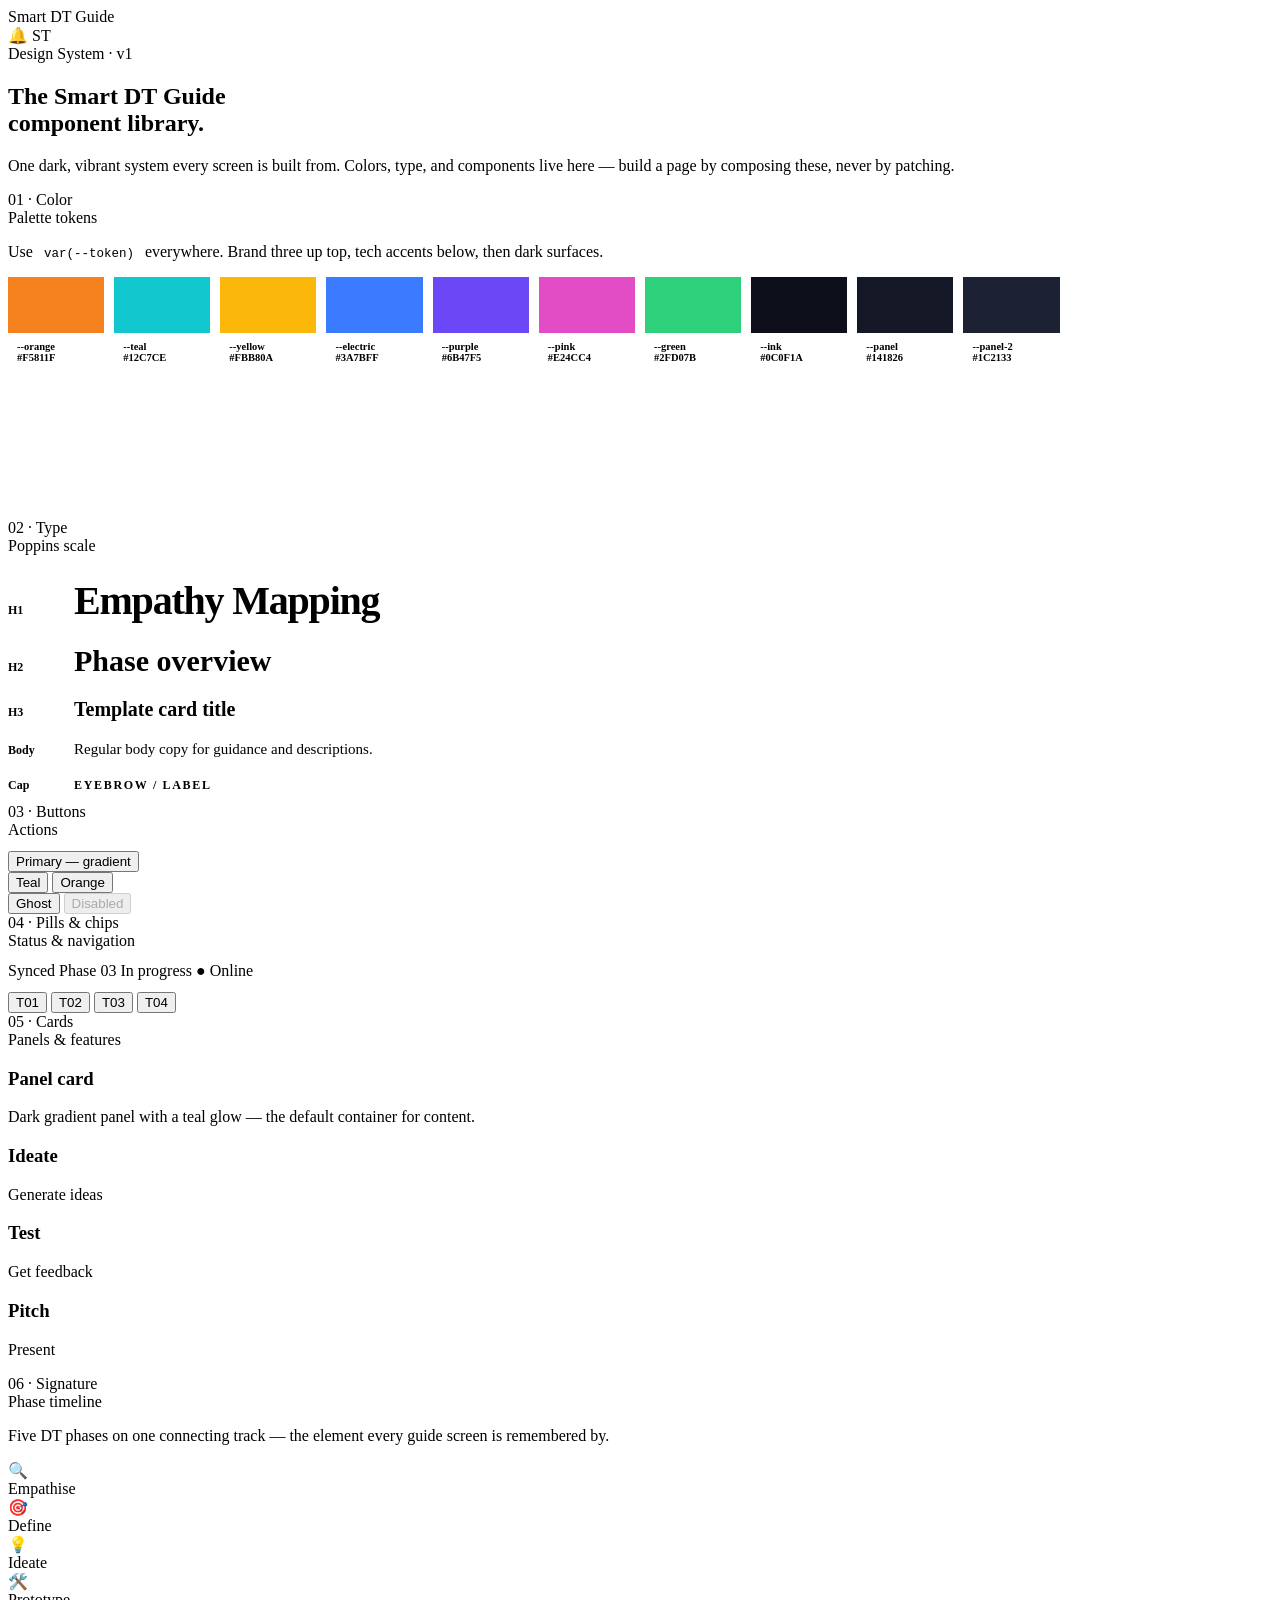
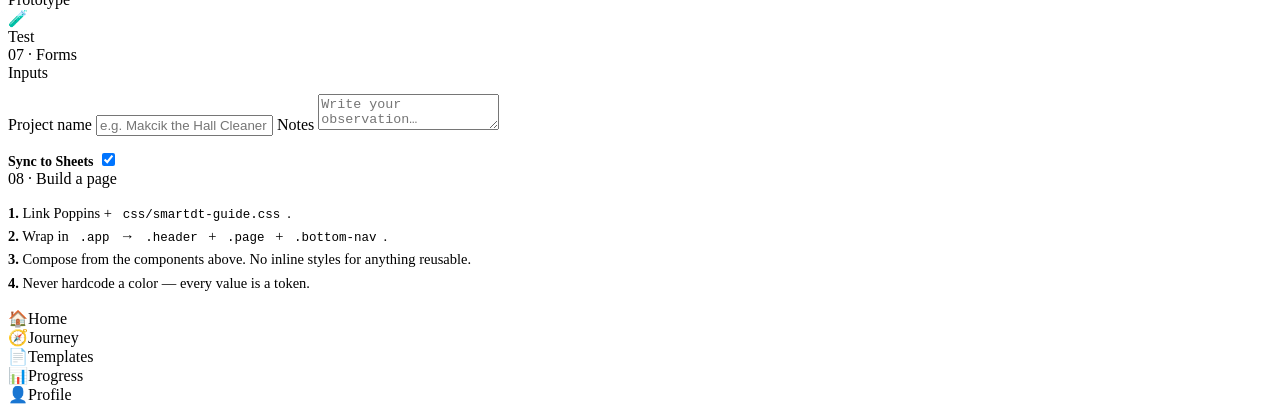
==== index.html @ 619fcb44 "Add files via upload" ====
<!DOCTYPE html>
<html lang="en">
<head>
<meta charset="UTF-8">
<meta name="viewport" content="width=device-width,initial-scale=1">
<title>Smart DT Guide — Design System</title>
<link href="https://fonts.googleapis.com/css2?family=Poppins:wght@400;500;600;700;800;900&display=swap" rel="stylesheet">
<link rel="stylesheet" href="css/smartdt-guide.css">
<style>
  /* showcase-only helpers */
  .swatches{ display:grid; grid-template-columns:repeat(auto-fill,minmax(96px,1fr)); gap:10px; }
  .sw{ border-radius:var(--r-md); overflow:hidden; border:1px solid var(--line); background:var(--panel); }
  .sw .cap{ height:56px; }
  .sw .meta{ padding:8px 9px; font-size:10.5px; font-weight:800; }
  .sw .meta span{ display:block; color:var(--muted); font-weight:600; }
  .type-row{ display:flex; align-items:baseline; gap:14px; padding:10px 0; border-bottom:1px solid var(--line-soft); }
  .type-row .lbl{ width:52px; color:var(--faint); font-size:12px; font-weight:800; flex:0 0 auto; }
  code{ background:var(--panel-2); border:1px solid var(--line); border-radius:7px; padding:2px 7px; font-size:12.5px; color:var(--teal); }
</style>
</head>
<body>
<div class="app">

  <header class="header">
    <div class="brand">
      <span class="brand-logo"><img src="assets/brand/logo.png" alt="" onerror="this.style.display='none'"></span>
      <span class="brand-text"><span class="s">Smart</span> <span class="d">DT</span> <span class="g">Guide</span></span>
    </div>
    <div class="header-actions">
      <span class="icon-btn">🔔</span>
      <span class="avatar">ST</span>
    </div>
  </header>

  <main class="page">

    <!-- HERO / signature -->
    <section class="hero">
      <span class="hero-eyebrow"><span class="dot"></span> Design System · v1</span>
      <h1>The Smart DT Guide<br>component library.</h1>
      <p>One dark, vibrant system every screen is built from. Colors, type, and components live here — build a page by composing these, never by patching.</p>
    </section>

    <!-- COLOR -->
    <section class="section">
      <div class="section-eyebrow">01 · Color</div>
      <div class="section-title">Palette tokens</div>
      <p class="section-sub">Use <code>var(--token)</code> everywhere. Brand three up top, tech accents below, then dark surfaces.</p>
      <div class="swatches" style="margin-top:14px">
        <div class="sw"><div class="cap" style="background:#F5811F"></div><div class="meta">--orange<span>#F5811F</span></div></div>
        <div class="sw"><div class="cap" style="background:#12C7CE"></div><div class="meta">--teal<span>#12C7CE</span></div></div>
        <div class="sw"><div class="cap" style="background:#FBB80A"></div><div class="meta">--yellow<span>#FBB80A</span></div></div>
        <div class="sw"><div class="cap" style="background:#3A7BFF"></div><div class="meta">--electric<span>#3A7BFF</span></div></div>
        <div class="sw"><div class="cap" style="background:#6B47F5"></div><div class="meta">--purple<span>#6B47F5</span></div></div>
        <div class="sw"><div class="cap" style="background:#E24CC4"></div><div class="meta">--pink<span>#E24CC4</span></div></div>
        <div class="sw"><div class="cap" style="background:#2FD07B"></div><div class="meta">--green<span>#2FD07B</span></div></div>
        <div class="sw"><div class="cap" style="background:#0C0F1A"></div><div class="meta">--ink<span>#0C0F1A</span></div></div>
        <div class="sw"><div class="cap" style="background:#141826"></div><div class="meta">--panel<span>#141826</span></div></div>
        <div class="sw"><div class="cap" style="background:#1C2133"></div><div class="meta">--panel-2<span>#1C2133</span></div></div>
      </div>
      <div class="grid-2" style="margin-top:12px">
        <div class="card" style="background:var(--grad-hero)"><b style="color:#fff">--grad-hero</b><p style="color:rgba(255,255,255,.85)">purple → blue → teal</p></div>
        <div class="card" style="background:var(--grad-purple)"><b style="color:#fff">--grad-purple</b><p style="color:rgba(255,255,255,.85)">purple → magenta</p></div>
      </div>
    </section>

    <!-- TYPE -->
    <section class="section">
      <div class="section-eyebrow">02 · Type</div>
      <div class="section-title">Poppins scale</div>
      <div style="margin-top:12px">
        <div class="type-row"><span class="lbl">H1</span><span style="font-size:40px;font-weight:900;letter-spacing:-.03em">Empathy Mapping</span></div>
        <div class="type-row"><span class="lbl">H2</span><span style="font-size:30px;font-weight:900">Phase overview</span></div>
        <div class="type-row"><span class="lbl">H3</span><span style="font-size:20px;font-weight:800">Template card title</span></div>
        <div class="type-row"><span class="lbl">Body</span><span style="font-size:15px;color:var(--muted)">Regular body copy for guidance and descriptions.</span></div>
        <div class="type-row"><span class="lbl">Cap</span><span style="font-size:12px;font-weight:800;letter-spacing:.14em;text-transform:uppercase;color:var(--teal)">Eyebrow / label</span></div>
      </div>
    </section>

    <!-- BUTTONS -->
    <section class="section">
      <div class="section-eyebrow">03 · Buttons</div>
      <div class="section-title">Actions</div>
      <div class="stack" style="margin-top:12px">
        <button class="btn primary">Primary — gradient</button>
        <div class="grid-2">
          <button class="btn teal">Teal</button>
          <button class="btn orange">Orange</button>
        </div>
        <div class="grid-2">
          <button class="btn ghost">Ghost</button>
          <button class="btn" disabled>Disabled</button>
        </div>
      </div>
    </section>

    <!-- PILLS -->
    <section class="section">
      <div class="section-eyebrow">04 · Pills &amp; chips</div>
      <div class="section-title">Status &amp; navigation</div>
      <div class="row" style="flex-wrap:wrap;gap:8px;margin:12px 0">
        <span class="pill teal">Synced</span>
        <span class="pill purple">Phase 03</span>
        <span class="pill orange">In progress</span>
        <span class="pill green">● Online</span>
      </div>
      <div class="chip-row">
        <button class="chip active">T01</button>
        <button class="chip">T02</button>
        <button class="chip">T03</button>
        <button class="chip">T04</button>
      </div>
    </section>

    <!-- CARDS -->
    <section class="section">
      <div class="section-eyebrow">05 · Cards</div>
      <div class="section-title">Panels &amp; features</div>
      <div class="stack" style="margin-top:12px">
        <div class="card card-glow-teal"><h3>Panel card</h3><p>Dark gradient panel with a teal glow — the default container for content.</p></div>
        <div class="grid-3">
          <div class="feature-card purple"><h3>Ideate</h3><p>Generate ideas</p></div>
          <div class="feature-card teal"><h3>Test</h3><p>Get feedback</p></div>
          <div class="feature-card warm"><h3>Pitch</h3><p>Present</p></div>
        </div>
      </div>
    </section>

    <!-- TIMELINE signature -->
    <section class="section">
      <div class="section-eyebrow">06 · Signature</div>
      <div class="section-title">Phase timeline</div>
      <p class="section-sub">Five DT phases on one connecting track — the element every guide screen is remembered by.</p>
      <div class="card" style="margin-top:12px">
        <div class="timeline"><div class="timeline-track">
          <div class="tl-node p1 done"><div class="tl-dot">🔍</div><div class="tl-label">Empathise</div></div>
          <div class="tl-node p2"><div class="tl-dot">🎯</div><div class="tl-label">Define</div></div>
          <div class="tl-node p3"><div class="tl-dot">💡</div><div class="tl-label">Ideate</div></div>
          <div class="tl-node p4"><div class="tl-dot">🛠️</div><div class="tl-label">Prototype</div></div>
          <div class="tl-node p5"><div class="tl-dot">🧪</div><div class="tl-label">Test</div></div>
        </div></div>
      </div>
    </section>

    <!-- FORMS -->
    <section class="section">
      <div class="section-eyebrow">07 · Forms</div>
      <div class="section-title">Inputs</div>
      <div class="card" style="margin-top:12px">
        <label>Project name</label>
        <input type="text" placeholder="e.g. Makcik the Hall Cleaner">
        <label>Notes</label>
        <textarea placeholder="Write your observation…"></textarea>
        <div class="row" style="margin-top:14px;justify-content:space-between">
          <span class="text-muted" style="font-size:14px;font-weight:700">Sync to Sheets</span>
          <label class="toggle"><input type="checkbox" checked><span class="track"></span><span class="knob"></span></label>
        </div>
      </div>
    </section>

    <!-- USAGE -->
    <section class="section">
      <div class="section-eyebrow">08 · Build a page</div>
      <div class="card">
        <p class="text-muted" style="font-size:14.5px;line-height:1.6">
          <b style="color:var(--text)">1.</b> Link Poppins + <code>css/smartdt-guide.css</code>.<br>
          <b style="color:var(--text)">2.</b> Wrap in <code>.app</code> → <code>.header</code> + <code>.page</code> + <code>.bottom-nav</code>.<br>
          <b style="color:var(--text)">3.</b> Compose from the components above. No inline styles for anything reusable.<br>
          <b style="color:var(--text)">4.</b> Never hardcode a color — every value is a token.
        </p>
      </div>
    </section>

  </main>

  <nav class="bottom-nav">
    <div class="nav-item active"><span class="ico">🏠</span>Home</div>
    <div class="nav-item"><span class="ico">🧭</span>Journey</div>
    <div class="nav-item"><span class="ico">📄</span>Templates</div>
    <div class="nav-item"><span class="ico">📊</span>Progress</div>
    <div class="nav-item"><span class="ico">👤</span>Profile</div>
  </nav>

</div>
</body>
</html>
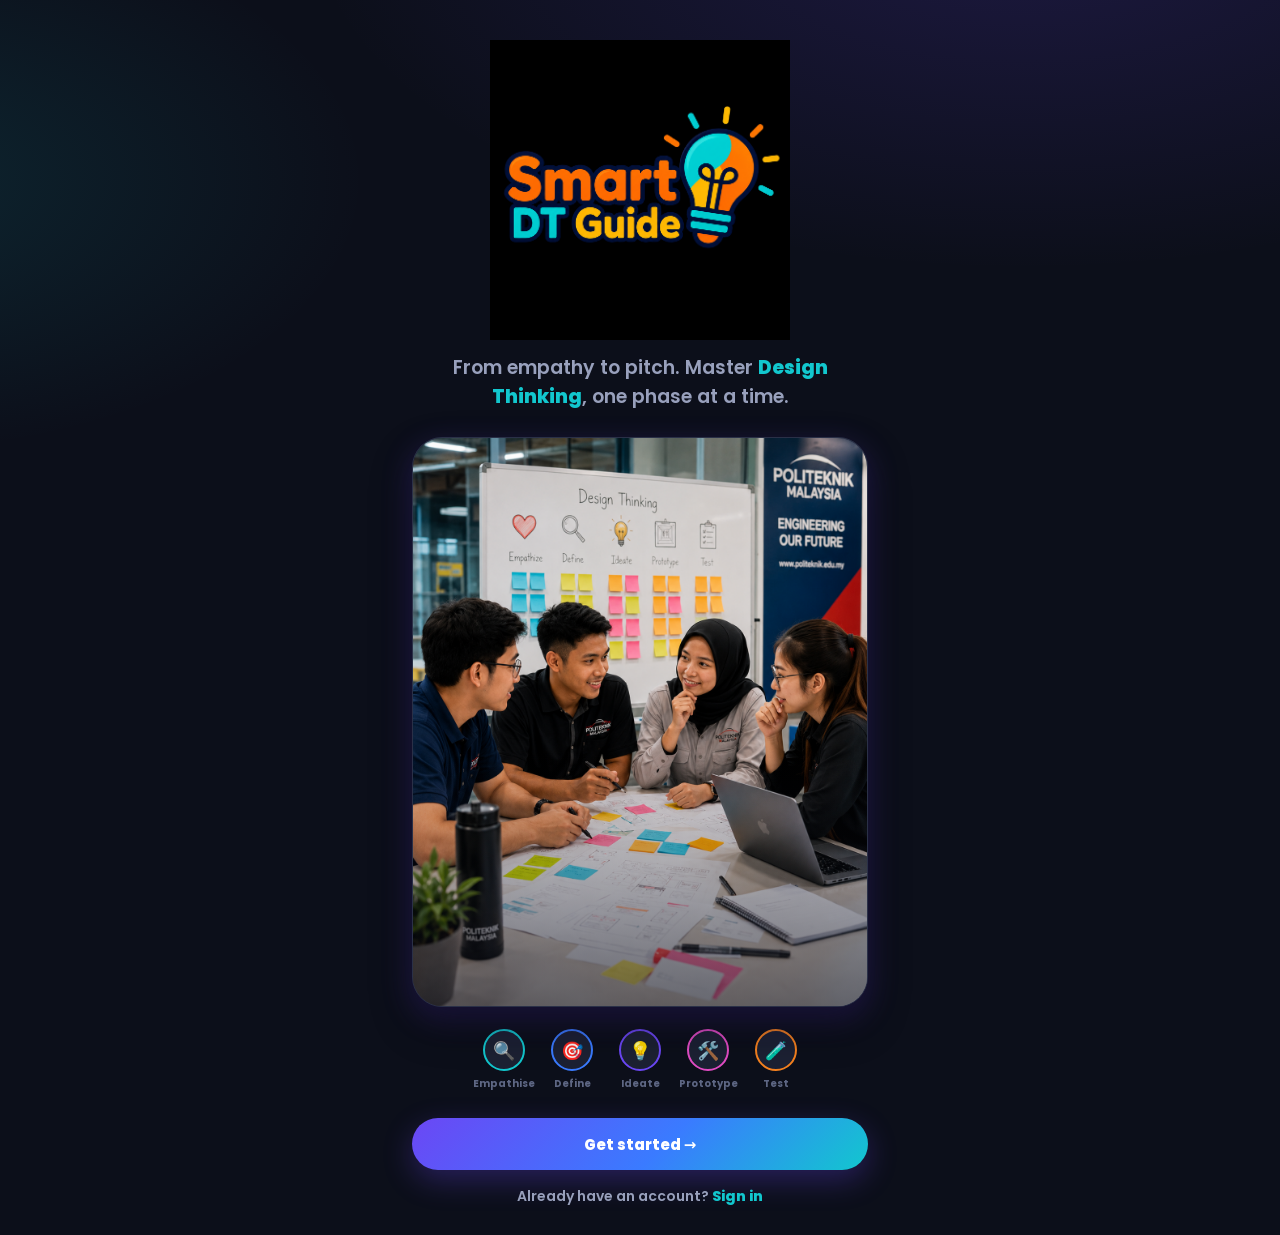
==== commit ba4b04b4: "Rename welcome.html to index.html" ====
--- a/index.html
+++ b/index.html
@@ -3,184 +3,86 @@
 <head>
 <meta charset="UTF-8">
 <meta name="viewport" content="width=device-width,initial-scale=1">
-<title>Smart DT Guide — Design System</title>
+<title>Welcome — Smart DT Guide</title>
 <link href="https://fonts.googleapis.com/css2?family=Poppins:wght@400;500;600;700;800;900&display=swap" rel="stylesheet">
 <link rel="stylesheet" href="css/smartdt-guide.css">
 <style>
-  /* showcase-only helpers */
-  .swatches{ display:grid; grid-template-columns:repeat(auto-fill,minmax(96px,1fr)); gap:10px; }
-  .sw{ border-radius:var(--r-md); overflow:hidden; border:1px solid var(--line); background:var(--panel); }
-  .sw .cap{ height:56px; }
-  .sw .meta{ padding:8px 9px; font-size:10.5px; font-weight:800; }
-  .sw .meta span{ display:block; color:var(--muted); font-weight:600; }
-  .type-row{ display:flex; align-items:baseline; gap:14px; padding:10px 0; border-bottom:1px solid var(--line-soft); }
-  .type-row .lbl{ width:52px; color:var(--faint); font-size:12px; font-weight:800; flex:0 0 auto; }
-  code{ background:var(--panel-2); border:1px solid var(--line); border-radius:7px; padding:2px 7px; font-size:12.5px; color:var(--teal); }
+  /* welcome-only layout */
+  .welcome{
+    min-height:100vh; display:flex; flex-direction:column;
+    padding: 28px var(--page-x) calc(28px + env(safe-area-inset-bottom));
+    max-width:520px; margin:0 auto; text-align:center;
+  }
+  .welcome-logo{ margin:12px auto 0; }
+  .welcome-logo img{ width:min(300px,72vw); height:auto; display:block; }
+  .welcome-tag{
+    font-size:clamp(16px,4.4vw,19px); font-weight:600; line-height:1.5;
+    color:var(--muted); margin:14px auto 0; max-width:380px;
+  }
+  .welcome-tag b{ color:var(--teal); font-weight:800; }
+
+  .hero-photo{
+    margin:26px auto 0; width:100%; border-radius:var(--r-xl);
+    overflow:hidden; position:relative; border:1px solid var(--line);
+    box-shadow:var(--shadow), var(--glow-purple);
+    aspect-ratio:4/5; background:var(--panel-2);
+  }
+  .hero-photo img{ width:100%; height:100%; object-fit:cover; display:block; }
+  .hero-photo:after{
+    content:""; position:absolute; inset:0; pointer-events:none;
+    background:linear-gradient(180deg, transparent 55%, rgba(12,15,26,.55) 100%);
+  }
+  .hero-fallback{
+    position:absolute; inset:0; display:grid; place-items:center;
+    background:var(--grad-hero); color:#fff; font-weight:800; font-size:15px; text-align:center; padding:20px;
+  }
+
+  /* mini phase preview strip */
+  .phase-preview{ display:flex; justify-content:center; gap:10px; margin:22px auto 0; flex-wrap:wrap; }
+  .pp{ display:flex; flex-direction:column; align-items:center; gap:5px; width:58px; }
+  .pp .d{ width:42px; height:42px; border-radius:50%; display:grid; place-items:center; font-size:18px; background:var(--panel-2); border:2px solid var(--line); }
+  .pp.p1 .d{ border-color:var(--teal); } .pp.p2 .d{ border-color:var(--electric); }
+  .pp.p3 .d{ border-color:var(--purple); } .pp.p4 .d{ border-color:var(--pink); }
+  .pp.p5 .d{ border-color:var(--orange); }
+  .pp span{ font-size:10px; font-weight:700; color:var(--faint); }
+
+  .welcome-actions{ margin-top:auto; padding-top:26px; }
+  .welcome-actions .btn{ margin-bottom:10px; }
+  .signin-line{ font-size:14px; color:var(--muted); font-weight:600; margin-top:6px; }
+  .signin-line a{ font-weight:800; }
 </style>
 </head>
 <body>
 <div class="app">
+  <div class="welcome">
 
-  <header class="header">
-    <div class="brand">
-      <span class="brand-logo"><img src="assets/brand/logo.png" alt="" onerror="this.style.display='none'"></span>
-      <span class="brand-text"><span class="s">Smart</span> <span class="d">DT</span> <span class="g">Guide</span></span>
+    <div class="welcome-logo">
+      <img src="assets/brand/logo-full.png" alt="Smart DT Guide"
+           onerror="this.replaceWith(Object.assign(document.createElement('div'),{innerHTML:'<span style=&quot;font-weight:900;font-size:30px&quot;><span style=&quot;color:var(--orange)&quot;>Smart</span> <span style=&quot;color:var(--teal)&quot;>DT</span> <span style=&quot;color:var(--yellow)&quot;>Guide</span></span>'}))">
     </div>
-    <div class="header-actions">
-      <span class="icon-btn">🔔</span>
-      <span class="avatar">ST</span>
+
+    <p class="welcome-tag">From empathy to pitch. Master <b>Design Thinking</b>, one phase at a time.</p>
+
+    <div class="hero-photo">
+      <img src="assets/img/welcome-hero.png" alt="Students in a Design Thinking workshop"
+           onerror="this.style.display='none';this.nextElementSibling.style.display='grid'">
+      <div class="hero-fallback" style="display:none">Workshop photo goes here<br><span style="opacity:.8;font-weight:600">(assets/img/welcome-hero.png)</span></div>
     </div>
-  </header>
 
-  <main class="page">
+    <div class="phase-preview">
+      <div class="pp p1"><div class="d">🔍</div><span>Empathise</span></div>
+      <div class="pp p2"><div class="d">🎯</div><span>Define</span></div>
+      <div class="pp p3"><div class="d">💡</div><span>Ideate</span></div>
+      <div class="pp p4"><div class="d">🛠️</div><span>Prototype</span></div>
+      <div class="pp p5"><div class="d">🧪</div><span>Test</span></div>
+    </div>
 
-    <!-- HERO / signature -->
-    <section class="hero">
-      <span class="hero-eyebrow"><span class="dot"></span> Design System · v1</span>
-      <h1>The Smart DT Guide<br>component library.</h1>
-      <p>One dark, vibrant system every screen is built from. Colors, type, and components live here — build a page by composing these, never by patching.</p>
-    </section>
+    <div class="welcome-actions">
+      <a class="btn primary" href="registration.html">Get started →</a>
+      <p class="signin-line">Already have an account? <a href="login.html">Sign in</a></p>
+    </div>
 
-    <!-- COLOR -->
-    <section class="section">
-      <div class="section-eyebrow">01 · Color</div>
-      <div class="section-title">Palette tokens</div>
-      <p class="section-sub">Use <code>var(--token)</code> everywhere. Brand three up top, tech accents below, then dark surfaces.</p>
-      <div class="swatches" style="margin-top:14px">
-        <div class="sw"><div class="cap" style="background:#F5811F"></div><div class="meta">--orange<span>#F5811F</span></div></div>
-        <div class="sw"><div class="cap" style="background:#12C7CE"></div><div class="meta">--teal<span>#12C7CE</span></div></div>
-        <div class="sw"><div class="cap" style="background:#FBB80A"></div><div class="meta">--yellow<span>#FBB80A</span></div></div>
-        <div class="sw"><div class="cap" style="background:#3A7BFF"></div><div class="meta">--electric<span>#3A7BFF</span></div></div>
-        <div class="sw"><div class="cap" style="background:#6B47F5"></div><div class="meta">--purple<span>#6B47F5</span></div></div>
-        <div class="sw"><div class="cap" style="background:#E24CC4"></div><div class="meta">--pink<span>#E24CC4</span></div></div>
-        <div class="sw"><div class="cap" style="background:#2FD07B"></div><div class="meta">--green<span>#2FD07B</span></div></div>
-        <div class="sw"><div class="cap" style="background:#0C0F1A"></div><div class="meta">--ink<span>#0C0F1A</span></div></div>
-        <div class="sw"><div class="cap" style="background:#141826"></div><div class="meta">--panel<span>#141826</span></div></div>
-        <div class="sw"><div class="cap" style="background:#1C2133"></div><div class="meta">--panel-2<span>#1C2133</span></div></div>
-      </div>
-      <div class="grid-2" style="margin-top:12px">
-        <div class="card" style="background:var(--grad-hero)"><b style="color:#fff">--grad-hero</b><p style="color:rgba(255,255,255,.85)">purple → blue → teal</p></div>
-        <div class="card" style="background:var(--grad-purple)"><b style="color:#fff">--grad-purple</b><p style="color:rgba(255,255,255,.85)">purple → magenta</p></div>
-      </div>
-    </section>
-
-    <!-- TYPE -->
-    <section class="section">
-      <div class="section-eyebrow">02 · Type</div>
-      <div class="section-title">Poppins scale</div>
-      <div style="margin-top:12px">
-        <div class="type-row"><span class="lbl">H1</span><span style="font-size:40px;font-weight:900;letter-spacing:-.03em">Empathy Mapping</span></div>
-        <div class="type-row"><span class="lbl">H2</span><span style="font-size:30px;font-weight:900">Phase overview</span></div>
-        <div class="type-row"><span class="lbl">H3</span><span style="font-size:20px;font-weight:800">Template card title</span></div>
-        <div class="type-row"><span class="lbl">Body</span><span style="font-size:15px;color:var(--muted)">Regular body copy for guidance and descriptions.</span></div>
-        <div class="type-row"><span class="lbl">Cap</span><span style="font-size:12px;font-weight:800;letter-spacing:.14em;text-transform:uppercase;color:var(--teal)">Eyebrow / label</span></div>
-      </div>
-    </section>
-
-    <!-- BUTTONS -->
-    <section class="section">
-      <div class="section-eyebrow">03 · Buttons</div>
-      <div class="section-title">Actions</div>
-      <div class="stack" style="margin-top:12px">
-        <button class="btn primary">Primary — gradient</button>
-        <div class="grid-2">
-          <button class="btn teal">Teal</button>
-          <button class="btn orange">Orange</button>
-        </div>
-        <div class="grid-2">
-          <button class="btn ghost">Ghost</button>
-          <button class="btn" disabled>Disabled</button>
-        </div>
-      </div>
-    </section>
-
-    <!-- PILLS -->
-    <section class="section">
-      <div class="section-eyebrow">04 · Pills &amp; chips</div>
-      <div class="section-title">Status &amp; navigation</div>
-      <div class="row" style="flex-wrap:wrap;gap:8px;margin:12px 0">
-        <span class="pill teal">Synced</span>
-        <span class="pill purple">Phase 03</span>
-        <span class="pill orange">In progress</span>
-        <span class="pill green">● Online</span>
-      </div>
-      <div class="chip-row">
-        <button class="chip active">T01</button>
-        <button class="chip">T02</button>
-        <button class="chip">T03</button>
-        <button class="chip">T04</button>
-      </div>
-    </section>
-
-    <!-- CARDS -->
-    <section class="section">
-      <div class="section-eyebrow">05 · Cards</div>
-      <div class="section-title">Panels &amp; features</div>
-      <div class="stack" style="margin-top:12px">
-        <div class="card card-glow-teal"><h3>Panel card</h3><p>Dark gradient panel with a teal glow — the default container for content.</p></div>
-        <div class="grid-3">
-          <div class="feature-card purple"><h3>Ideate</h3><p>Generate ideas</p></div>
-          <div class="feature-card teal"><h3>Test</h3><p>Get feedback</p></div>
-          <div class="feature-card warm"><h3>Pitch</h3><p>Present</p></div>
-        </div>
-      </div>
-    </section>
-
-    <!-- TIMELINE signature -->
-    <section class="section">
-      <div class="section-eyebrow">06 · Signature</div>
-      <div class="section-title">Phase timeline</div>
-      <p class="section-sub">Five DT phases on one connecting track — the element every guide screen is remembered by.</p>
-      <div class="card" style="margin-top:12px">
-        <div class="timeline"><div class="timeline-track">
-          <div class="tl-node p1 done"><div class="tl-dot">🔍</div><div class="tl-label">Empathise</div></div>
-          <div class="tl-node p2"><div class="tl-dot">🎯</div><div class="tl-label">Define</div></div>
-          <div class="tl-node p3"><div class="tl-dot">💡</div><div class="tl-label">Ideate</div></div>
-          <div class="tl-node p4"><div class="tl-dot">🛠️</div><div class="tl-label">Prototype</div></div>
-          <div class="tl-node p5"><div class="tl-dot">🧪</div><div class="tl-label">Test</div></div>
-        </div></div>
-      </div>
-    </section>
-
-    <!-- FORMS -->
-    <section class="section">
-      <div class="section-eyebrow">07 · Forms</div>
-      <div class="section-title">Inputs</div>
-      <div class="card" style="margin-top:12px">
-        <label>Project name</label>
-        <input type="text" placeholder="e.g. Makcik the Hall Cleaner">
-        <label>Notes</label>
-        <textarea placeholder="Write your observation…"></textarea>
-        <div class="row" style="margin-top:14px;justify-content:space-between">
-          <span class="text-muted" style="font-size:14px;font-weight:700">Sync to Sheets</span>
-          <label class="toggle"><input type="checkbox" checked><span class="track"></span><span class="knob"></span></label>
-        </div>
-      </div>
-    </section>
-
-    <!-- USAGE -->
-    <section class="section">
-      <div class="section-eyebrow">08 · Build a page</div>
-      <div class="card">
-        <p class="text-muted" style="font-size:14.5px;line-height:1.6">
-          <b style="color:var(--text)">1.</b> Link Poppins + <code>css/smartdt-guide.css</code>.<br>
-          <b style="color:var(--text)">2.</b> Wrap in <code>.app</code> → <code>.header</code> + <code>.page</code> + <code>.bottom-nav</code>.<br>
-          <b style="color:var(--text)">3.</b> Compose from the components above. No inline styles for anything reusable.<br>
-          <b style="color:var(--text)">4.</b> Never hardcode a color — every value is a token.
-        </p>
-      </div>
-    </section>
-
-  </main>
-
-  <nav class="bottom-nav">
-    <div class="nav-item active"><span class="ico">🏠</span>Home</div>
-    <div class="nav-item"><span class="ico">🧭</span>Journey</div>
-    <div class="nav-item"><span class="ico">📄</span>Templates</div>
-    <div class="nav-item"><span class="ico">📊</span>Progress</div>
-    <div class="nav-item"><span class="ico">👤</span>Profile</div>
-  </nav>
-
+  </div>
 </div>
 </body>
 </html>
--- a/css/smartdt-guide.css
+++ b/css/smartdt-guide.css
@@ -0,0 +1,328 @@
+/* ============================================================
+   SMART DT GUIDE — MASTER DESIGN SYSTEM  (v1, Jul 2026)
+   File: css/smartdt-guide.css
+
+   THE single source of truth for the new Smart DT Guide app.
+   Dark, vibrant tech theme with gradient screens.
+   Palette + type extracted from the master UI kit.
+
+   HOW TO USE ON A NEW PAGE:
+     <link href="https://fonts.googleapis.com/css2?family=Poppins:wght@400;500;600;700;800;900&display=swap" rel="stylesheet">
+     <link rel="stylesheet" href="css/smartdt-guide.css">
+
+   RULES:
+   - Never hardcode a color, radius, or shadow in a page. Use tokens.
+   - New pages compose from the components below. No inline <style>
+     blocks except for genuinely one-off page structure.
+   - This file replaces the whole patch cycle: change once here,
+     every page updates.
+   ============================================================ */
+
+/* ------------------------------------------------------------
+   1. DESIGN TOKENS
+   ------------------------------------------------------------ */
+:root{
+  /* Brand core (from logo) */
+  --orange:  #F5811F;   /* "Smart" — primary CTA, energy */
+  --teal:    #12C7CE;   /* "DT" — links, active, success */
+  --yellow:  #FBB80A;   /* "Guide" — highlights, badges */
+
+  /* Tech accents */
+  --electric:#3A7BFF;   /* electric blue — primary actions */
+  --purple:  #6B47F5;   /* purple — secondary, gradients */
+  --pink:    #E24CC4;   /* magenta pop — gradient end, alerts */
+  --green:   #2FD07B;   /* positive / online */
+
+  /* Dark surfaces */
+  --ink:     #0C0F1A;   /* app background, deepest */
+  --panel:   #141826;   /* cards / panels */
+  --panel-2: #1C2133;   /* raised panel, inputs */
+  --line:    #2A3047;   /* borders on dark */
+  --line-soft:#222840;
+
+  /* Text on dark */
+  --text:    #EEF1FA;   /* primary text */
+  --muted:   #98A0BC;   /* secondary text */
+  --faint:   #5E6784;   /* captions, disabled */
+
+  /* Signature gradients */
+  --grad-hero:   linear-gradient(135deg, #6B47F5 0%, #3A7BFF 55%, #12C7CE 100%);
+  --grad-purple: linear-gradient(135deg, #6B47F5 0%, #E24CC4 100%);
+  --grad-teal:   linear-gradient(135deg, #12C7CE 0%, #3A7BFF 100%);
+  --grad-warm:   linear-gradient(135deg, #F5811F 0%, #FBB80A 100%);
+  --grad-panel:  linear-gradient(160deg, #1C2133 0%, #141826 100%);
+
+  /* Typography */
+  --font: 'Poppins', system-ui, -apple-system, 'Segoe UI', sans-serif;
+
+  /* Elevation (dark theme = glow + depth, not soft grey) */
+  --shadow:      0 18px 40px rgba(0,0,0,.45);
+  --shadow-soft: 0 10px 24px rgba(0,0,0,.35);
+  --glow-teal:   0 10px 30px rgba(18,199,206,.28);
+  --glow-purple: 0 10px 30px rgba(107,71,245,.30);
+  --glow-orange: 0 10px 30px rgba(245,129,31,.28);
+
+  /* Radii */
+  --r-xl: 30px;  --r-lg: 24px;  --r-md: 18px;
+  --r-sm: 14px;  --r-pill: 999px;
+
+  /* Shell sizing */
+  --header-h: 68px;
+  --nav-h:    76px;
+  --page-x:   20px;
+  --maxw:     1180px;
+}
+@media (min-width:1024px){
+  :root{ --page-x:32px; --header-h:72px; --nav-h:84px; }
+}
+
+/* ------------------------------------------------------------
+   2. BASE
+   ------------------------------------------------------------ */
+*{ box-sizing:border-box; margin:0; padding:0; }
+html{
+  -webkit-text-size-adjust:100%; text-size-adjust:100%;
+  scroll-padding-top: calc(var(--header-h) + 16px);
+}
+body{
+  font-family:var(--font);
+  color:var(--text);
+  min-width:320px;
+  overflow-x:hidden;
+  background:
+    radial-gradient(1200px 600px at 80% -10%, rgba(107,71,245,.18), transparent 60%),
+    radial-gradient(900px 500px at -10% 20%, rgba(18,199,206,.12), transparent 55%),
+    var(--ink);
+  background-attachment:fixed;
+}
+.app{ width:100%; max-width:var(--maxw); margin:0 auto; min-height:100vh; }
+::selection{ background:rgba(58,123,255,.35); }
+a{ color:var(--teal); text-decoration:none; }
+
+/* ------------------------------------------------------------
+   3. HEADER (sticky, glass on dark)
+   ------------------------------------------------------------ */
+.header{
+  height:var(--header-h); padding:0 var(--page-x);
+  display:flex; align-items:center; justify-content:space-between;
+  position:sticky; top:0; z-index:40;
+  background:rgba(12,15,26,.72);
+  backdrop-filter:blur(14px); -webkit-backdrop-filter:blur(14px);
+  border-bottom:1px solid var(--line-soft);
+}
+.brand{ display:flex; align-items:center; gap:10px; min-width:0; }
+.brand-logo img{ height:38px; width:auto; display:block; }
+.brand-text{ font-weight:900; font-size:17px; letter-spacing:-.01em; }
+.brand-text .s{ color:var(--orange); }
+.brand-text .d{ color:var(--teal); }
+.brand-text .g{ color:var(--yellow); }
+.header-actions{ display:flex; align-items:center; gap:10px; }
+.icon-btn{
+  width:44px; height:44px; border-radius:var(--r-pill);
+  background:var(--panel-2); border:1px solid var(--line);
+  display:grid; place-items:center; color:var(--text); font-size:18px; cursor:pointer;
+}
+.avatar{
+  width:44px; height:44px; border-radius:var(--r-pill);
+  background:var(--grad-teal); display:grid; place-items:center;
+  font-weight:900; color:#04121a; box-shadow:var(--glow-teal);
+}
+
+/* ------------------------------------------------------------
+   4. PAGE CONTAINER
+   ------------------------------------------------------------ */
+.page{
+  width:100%;
+  padding: 20px var(--page-x)
+           calc(var(--nav-h) + 28px + env(safe-area-inset-bottom));
+}
+.page.no-nav{ padding-bottom:40px; }
+.section{ margin:26px 0; }
+.section-eyebrow{
+  font-size:12px; font-weight:800; letter-spacing:.14em; text-transform:uppercase;
+  color:var(--teal); margin-bottom:8px;
+}
+.section-title{ font-size:clamp(22px,3vw,30px); font-weight:900; letter-spacing:-.02em; }
+.section-sub{ color:var(--muted); font-size:14.5px; line-height:1.55; margin-top:6px; }
+
+/* ------------------------------------------------------------
+   5. HERO CARD (signature — gradient guide screen)
+   ------------------------------------------------------------ */
+.hero{
+  position:relative; overflow:hidden;
+  border-radius:var(--r-xl); padding:28px 24px;
+  background:var(--grad-hero);
+  box-shadow:var(--shadow), var(--glow-purple);
+}
+.hero:before{
+  content:""; position:absolute; inset:0;
+  background:radial-gradient(420px 200px at 90% 0%, rgba(255,255,255,.22), transparent 60%);
+  pointer-events:none;
+}
+.hero-eyebrow{
+  display:inline-flex; align-items:center; gap:8px;
+  background:rgba(255,255,255,.16); color:#fff;
+  font-size:12px; font-weight:800; letter-spacing:.08em; text-transform:uppercase;
+  padding:7px 14px; border-radius:var(--r-pill); margin-bottom:14px;
+  backdrop-filter:blur(6px);
+}
+.hero-eyebrow .dot{ width:8px; height:8px; border-radius:50%; background:var(--yellow); }
+.hero h1{
+  color:#fff; font-size:clamp(28px,5vw,40px); font-weight:900;
+  line-height:1.08; letter-spacing:-.03em; position:relative;
+}
+.hero p{ color:rgba(255,255,255,.9); font-size:15.5px; line-height:1.55; margin-top:12px; max-width:600px; position:relative; }
+
+/* ------------------------------------------------------------
+   6. CARDS
+   ------------------------------------------------------------ */
+.card{
+  background:var(--grad-panel); border:1px solid var(--line);
+  border-radius:var(--r-lg); padding:20px; box-shadow:var(--shadow-soft);
+  margin-bottom:14px;
+}
+.card-glow-teal{   box-shadow:var(--shadow-soft), var(--glow-teal);   border-color:rgba(18,199,206,.35); }
+.card-glow-purple{ box-shadow:var(--shadow-soft), var(--glow-purple); border-color:rgba(107,71,245,.35); }
+.card-glow-orange{ box-shadow:var(--shadow-soft), var(--glow-orange); border-color:rgba(245,129,31,.35); }
+.card h3{ font-size:19px; font-weight:800; margin-bottom:6px; }
+.card p{ color:var(--muted); font-size:14.5px; line-height:1.55; }
+
+/* Gradient feature card (Style-2 mockup look) */
+.feature-card{
+  border-radius:var(--r-lg); padding:22px; color:#fff; position:relative; overflow:hidden;
+  box-shadow:var(--shadow);
+}
+.feature-card.purple{ background:var(--grad-purple); }
+.feature-card.teal{   background:var(--grad-teal); }
+.feature-card.warm{   background:var(--grad-warm); color:#1a1200; }
+.feature-card h3{ font-size:20px; font-weight:900; margin-bottom:6px; }
+.feature-card p{ font-size:14px; line-height:1.5; opacity:.94; }
+
+/* ------------------------------------------------------------
+   7. BUTTONS
+   ------------------------------------------------------------ */
+.btn{
+  border:0; border-radius:var(--r-pill); min-height:52px; padding:0 22px;
+  font-family:var(--font); font-weight:800; font-size:15px; cursor:pointer;
+  display:inline-flex; align-items:center; justify-content:center; gap:8px;
+  width:100%; color:#fff; background:var(--electric);
+  box-shadow:0 10px 24px rgba(58,123,255,.32); transition:transform .15s, box-shadow .15s, filter .15s;
+}
+.btn:hover{ transform:translateY(-1px); filter:brightness(1.05); }
+.btn:active{ transform:translateY(0); }
+.btn.primary{ background:var(--grad-hero); box-shadow:var(--glow-purple); }
+.btn.orange{  background:var(--orange); box-shadow:var(--glow-orange); }
+.btn.teal{    background:var(--teal); color:#04121a; box-shadow:var(--glow-teal); }
+.btn.ghost{   background:transparent; border:1.5px solid var(--line); color:var(--text); box-shadow:none; }
+.btn.sm{ min-height:42px; font-size:14px; padding:0 16px; width:auto; }
+.btn:disabled{ opacity:.4; cursor:not-allowed; transform:none; filter:none; }
+
+/* ------------------------------------------------------------
+   8. PILLS / BADGES / CHIPS
+   ------------------------------------------------------------ */
+.pill{
+  display:inline-flex; align-items:center; gap:6px;
+  padding:6px 13px; border-radius:var(--r-pill);
+  font-size:12.5px; font-weight:800; letter-spacing:.02em;
+  background:var(--panel-2); border:1px solid var(--line); color:var(--muted);
+}
+.pill.teal{   background:rgba(18,199,206,.14); color:var(--teal);   border-color:rgba(18,199,206,.4); }
+.pill.purple{ background:rgba(107,71,245,.16); color:#b9a6ff;       border-color:rgba(107,71,245,.4); }
+.pill.orange{ background:rgba(245,129,31,.14); color:var(--orange); border-color:rgba(245,129,31,.4); }
+.pill.green{  background:rgba(47,208,123,.14); color:var(--green);  border-color:rgba(47,208,123,.4); }
+
+.chip-row{ display:flex; gap:8px; flex-wrap:wrap; }
+.chip{
+  border:1px solid var(--line); background:var(--panel-2); color:var(--muted);
+  border-radius:var(--r-pill); padding:10px 16px; font-weight:800; font-size:14px; cursor:pointer;
+}
+.chip.active{ background:var(--grad-teal); color:#04121a; border-color:transparent; box-shadow:var(--glow-teal); }
+
+/* ------------------------------------------------------------
+   9. PHASE TIMELINE (signature Style-2 element)
+   5 DT phases, each a colored node on a connecting track.
+   ------------------------------------------------------------ */
+.timeline{ position:relative; padding:8px 0; }
+.timeline-track{ display:flex; justify-content:space-between; position:relative; }
+.timeline-track:before{
+  content:""; position:absolute; left:6%; right:6%; top:26px; height:3px;
+  background:linear-gradient(90deg,var(--teal),var(--electric),var(--purple),var(--pink),var(--orange));
+  border-radius:3px; opacity:.5;
+}
+.tl-node{ display:flex; flex-direction:column; align-items:center; gap:8px; position:relative; z-index:1; flex:1; }
+.tl-dot{
+  width:52px; height:52px; border-radius:50%; display:grid; place-items:center;
+  font-size:22px; background:var(--panel-2); border:2px solid var(--line);
+}
+.tl-node.p1 .tl-dot{ border-color:var(--teal);     box-shadow:var(--glow-teal); }
+.tl-node.p2 .tl-dot{ border-color:var(--electric); box-shadow:0 8px 22px rgba(58,123,255,.3); }
+.tl-node.p3 .tl-dot{ border-color:var(--purple);   box-shadow:var(--glow-purple); }
+.tl-node.p4 .tl-dot{ border-color:var(--pink);     box-shadow:0 8px 22px rgba(226,76,196,.3); }
+.tl-node.p5 .tl-dot{ border-color:var(--orange);   box-shadow:var(--glow-orange); }
+.tl-label{ font-size:11px; font-weight:800; color:var(--muted); text-align:center; }
+.tl-node.done .tl-dot{ background:var(--grad-teal); color:#04121a; border-color:transparent; }
+
+/* ------------------------------------------------------------
+   10. FORMS
+   ------------------------------------------------------------ */
+label{ display:block; font-size:13.5px; font-weight:800; margin:14px 0 7px; color:var(--text); }
+input, textarea, select{
+  width:100%; border:1.5px solid var(--line); border-radius:var(--r-sm);
+  padding:13px 14px; font-family:var(--font); font-size:15px;
+  background:var(--panel-2); color:var(--text); min-height:48px;
+}
+input::placeholder, textarea::placeholder{ color:var(--faint); }
+textarea{ min-height:104px; resize:vertical; }
+input:focus, textarea:focus, select:focus{
+  outline:none; border-color:var(--teal);
+  box-shadow:0 0 0 4px rgba(18,199,206,.14);
+}
+
+/* Toggle */
+.toggle{ position:relative; width:52px; height:30px; display:inline-block; }
+.toggle input{ opacity:0; width:0; height:0; position:absolute; }
+.toggle .track{ position:absolute; inset:0; border-radius:var(--r-pill); background:var(--panel-2); border:1px solid var(--line); transition:.2s; }
+.toggle .knob{ position:absolute; top:3px; left:3px; width:24px; height:24px; border-radius:50%; background:var(--faint); transition:.2s; }
+.toggle input:checked + .track{ background:var(--grad-teal); border-color:transparent; }
+.toggle input:checked + .track + .knob,
+.toggle input:checked ~ .knob{ transform:translateX(22px); background:#fff; }
+
+/* ------------------------------------------------------------
+   11. BOTTOM NAV (fixed, glass, safe-area aware)
+   ------------------------------------------------------------ */
+.bottom-nav{
+  position:fixed; left:50%; transform:translateX(-50%); bottom:0;
+  width:100%; max-width:var(--maxw);
+  height:calc(var(--nav-h) + env(safe-area-inset-bottom));
+  padding-bottom:env(safe-area-inset-bottom);
+  display:grid; grid-template-columns:repeat(5,1fr); z-index:120;
+  background:rgba(12,15,26,.86);
+  backdrop-filter:blur(16px); -webkit-backdrop-filter:blur(16px);
+  border-top:1px solid var(--line-soft);
+}
+.nav-item{
+  display:flex; flex-direction:column; align-items:center; justify-content:center; gap:3px;
+  color:var(--faint); font-size:11px; font-weight:700; cursor:pointer;
+}
+.nav-item .ico{ font-size:20px; line-height:1; }
+.nav-item.active{ color:var(--teal); }
+
+/* ------------------------------------------------------------
+   12. UTILITIES
+   ------------------------------------------------------------ */
+.grid-2{ display:grid; grid-template-columns:repeat(2,1fr); gap:12px; }
+.grid-3{ display:grid; grid-template-columns:repeat(3,1fr); gap:12px; }
+.stack{ display:flex; flex-direction:column; gap:12px; }
+.row{ display:flex; align-items:center; gap:12px; }
+.text-muted{ color:var(--muted); }
+.text-center{ text-align:center; }
+@media (max-width:560px){
+  .grid-3{ grid-template-columns:1fr 1fr; }
+}
+
+/* ------------------------------------------------------------
+   13. MOTION (respect reduced-motion)
+   ------------------------------------------------------------ */
+@media (prefers-reduced-motion:reduce){
+  *{ transition:none !important; animation:none !important; }
+}
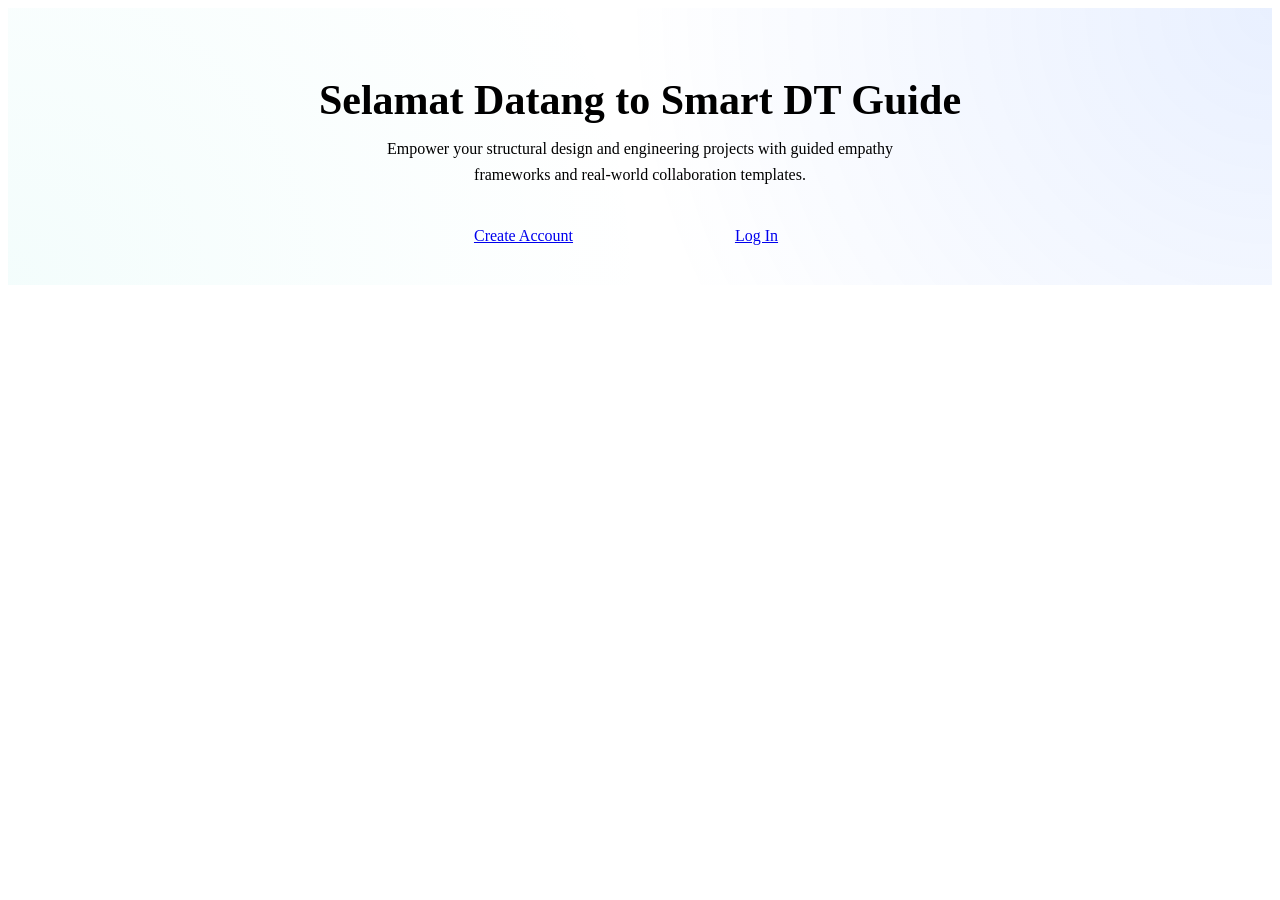
==== commit dde91d69: "Add files via upload" ====
--- a/index.html
+++ b/index.html
@@ -1,88 +1,54 @@
 <!DOCTYPE html>
 <html lang="en">
 <head>
-<meta charset="UTF-8">
-<meta name="viewport" content="width=device-width,initial-scale=1">
-<title>Welcome — Smart DT Guide</title>
-<link href="https://fonts.googleapis.com/css2?family=Poppins:wght@400;500;600;700;800;900&display=swap" rel="stylesheet">
-<link rel="stylesheet" href="css/smartdt-guide.css">
-<style>
-  /* welcome-only layout */
-  .welcome{
-    min-height:100vh; display:flex; flex-direction:column;
-    padding: 28px var(--page-x) calc(28px + env(safe-area-inset-bottom));
-    max-width:520px; margin:0 auto; text-align:center;
-  }
-  .welcome-logo{ margin:12px auto 0; }
-  .welcome-logo img{ width:min(300px,72vw); height:auto; display:block; }
-  .welcome-tag{
-    font-size:clamp(16px,4.4vw,19px); font-weight:600; line-height:1.5;
-    color:var(--muted); margin:14px auto 0; max-width:380px;
-  }
-  .welcome-tag b{ color:var(--teal); font-weight:800; }
-
-  .hero-photo{
-    margin:26px auto 0; width:100%; border-radius:var(--r-xl);
-    overflow:hidden; position:relative; border:1px solid var(--line);
-    box-shadow:var(--shadow), var(--glow-purple);
-    aspect-ratio:4/5; background:var(--panel-2);
-  }
-  .hero-photo img{ width:100%; height:100%; object-fit:cover; display:block; }
-  .hero-photo:after{
-    content:""; position:absolute; inset:0; pointer-events:none;
-    background:linear-gradient(180deg, transparent 55%, rgba(12,15,26,.55) 100%);
-  }
-  .hero-fallback{
-    position:absolute; inset:0; display:grid; place-items:center;
-    background:var(--grad-hero); color:#fff; font-weight:800; font-size:15px; text-align:center; padding:20px;
-  }
-
-  /* mini phase preview strip */
-  .phase-preview{ display:flex; justify-content:center; gap:10px; margin:22px auto 0; flex-wrap:wrap; }
-  .pp{ display:flex; flex-direction:column; align-items:center; gap:5px; width:58px; }
-  .pp .d{ width:42px; height:42px; border-radius:50%; display:grid; place-items:center; font-size:18px; background:var(--panel-2); border:2px solid var(--line); }
-  .pp.p1 .d{ border-color:var(--teal); } .pp.p2 .d{ border-color:var(--electric); }
-  .pp.p3 .d{ border-color:var(--purple); } .pp.p4 .d{ border-color:var(--pink); }
-  .pp.p5 .d{ border-color:var(--orange); }
-  .pp span{ font-size:10px; font-weight:700; color:var(--faint); }
-
-  .welcome-actions{ margin-top:auto; padding-top:26px; }
-  .welcome-actions .btn{ margin-bottom:10px; }
-  .signin-line{ font-size:14px; color:var(--muted); font-weight:600; margin-top:6px; }
-  .signin-line a{ font-weight:800; }
-</style>
+    <meta charset="UTF-8">
+    <meta name="viewport" content="width=device-width, initial-scale=1.0">
+    <title>Selamat Datang | Smart DT Guide</title>
+    <link href="https://fonts.googleapis.com/css2?family=Inter:wght@400;500;600&family=Poppins:wght@500;600;700&display=swap" rel="stylesheet">
+    <link rel="stylesheet" href="style.css">
+    <style>
+        .welcome-container {
+            flex: 1; display: flex; flex-direction: column; align-items: center; justify-content: center; 
+            padding: 40px 24px; text-align: center;
+            background: radial-gradient(circle at top right, rgba(37, 108, 255, 0.1), transparent 50%),
+                        radial-gradient(circle at bottom left, rgba(25, 211, 197, 0.05), transparent 50%);
+        }
+        .welcome-logo img { max-width: 220px; height: auto; margin-bottom: 32px; }
+        .welcome-hero-image {
+            width: 100%; max-width: 680px; height: 320px; object-fit: cover; object-position: center 30%; 
+            margin-bottom: 40px; border-radius: var(--radius-card); box-shadow: var(--shadow-md); 
+            border: 1px solid rgba(255,255,255,0.1);
+        }
+        .welcome-text h1 { font-size: 36px; margin-bottom: 12px; }
+        .welcome-text h1 span { color: var(--amber-yellow); }
+        .welcome-text p { color: var(--text-muted); font-size: 16px; max-width: 540px; margin: 0 auto 40px auto; line-height: 1.6; }
+        .action-buttons { display: flex; gap: 16px; width: 100%; max-width: 400px; flex-direction: column; }
+        
+        @media (min-width: 576px) {
+            .action-buttons { flex-direction: row; max-width: 450px; }
+            .action-buttons .btn { flex: 1; }
+            .welcome-text h1 { font-size: 42px; }
+            .welcome-hero-image { height: 400px; }
+        }
+    </style>
 </head>
 <body>
-<div class="app">
-  <div class="welcome">
+    <main class="welcome-container">
+        <div class="welcome-logo">
+            <img src="assets/brand/logo-full.png" alt="Smart DT Guide" onerror="this.style.display='none';">
+        </div>
 
-    <div class="welcome-logo">
-      <img src="assets/brand/logo-full.png" alt="Smart DT Guide"
-           onerror="this.replaceWith(Object.assign(document.createElement('div'),{innerHTML:'<span style=&quot;font-weight:900;font-size:30px&quot;><span style=&quot;color:var(--orange)&quot;>Smart</span> <span style=&quot;color:var(--teal)&quot;>DT</span> <span style=&quot;color:var(--yellow)&quot;>Guide</span></span>'}))">
-    </div>
+        <img src="assets/image/welcome-hero.png" alt="CAMP21 Workshop Team" class="welcome-hero-image" onerror="this.style.display='none';">
 
-    <p class="welcome-tag">From empathy to pitch. Master <b>Design Thinking</b>, one phase at a time.</p>
+        <div class="welcome-text">
+            <h1>Selamat Datang to <span>Smart DT Guide</span></h1>
+            <p>Empower your structural design and engineering projects with guided empathy frameworks and real-world collaboration templates.</p>
+        </div>
 
-    <div class="hero-photo">
-      <img src="assets/img/welcome-hero.png" alt="Students in a Design Thinking workshop"
-           onerror="this.style.display='none';this.nextElementSibling.style.display='grid'">
-      <div class="hero-fallback" style="display:none">Workshop photo goes here<br><span style="opacity:.8;font-weight:600">(assets/img/welcome-hero.png)</span></div>
-    </div>
-
-    <div class="phase-preview">
-      <div class="pp p1"><div class="d">🔍</div><span>Empathise</span></div>
-      <div class="pp p2"><div class="d">🎯</div><span>Define</span></div>
-      <div class="pp p3"><div class="d">💡</div><span>Ideate</span></div>
-      <div class="pp p4"><div class="d">🛠️</div><span>Prototype</span></div>
-      <div class="pp p5"><div class="d">🧪</div><span>Test</span></div>
-    </div>
-
-    <div class="welcome-actions">
-      <a class="btn primary" href="registration.html">Get started →</a>
-      <p class="signin-line">Already have an account? <a href="login.html">Sign in</a></p>
-    </div>
-
-  </div>
-</div>
+        <div class="action-buttons">
+            <a href="register.html" class="btn btn-primary">Create Account</a>
+            <a href="login.html" class="btn btn-outline">Log In</a>
+        </div>
+    </main>
 </body>
-</html>
+</html>
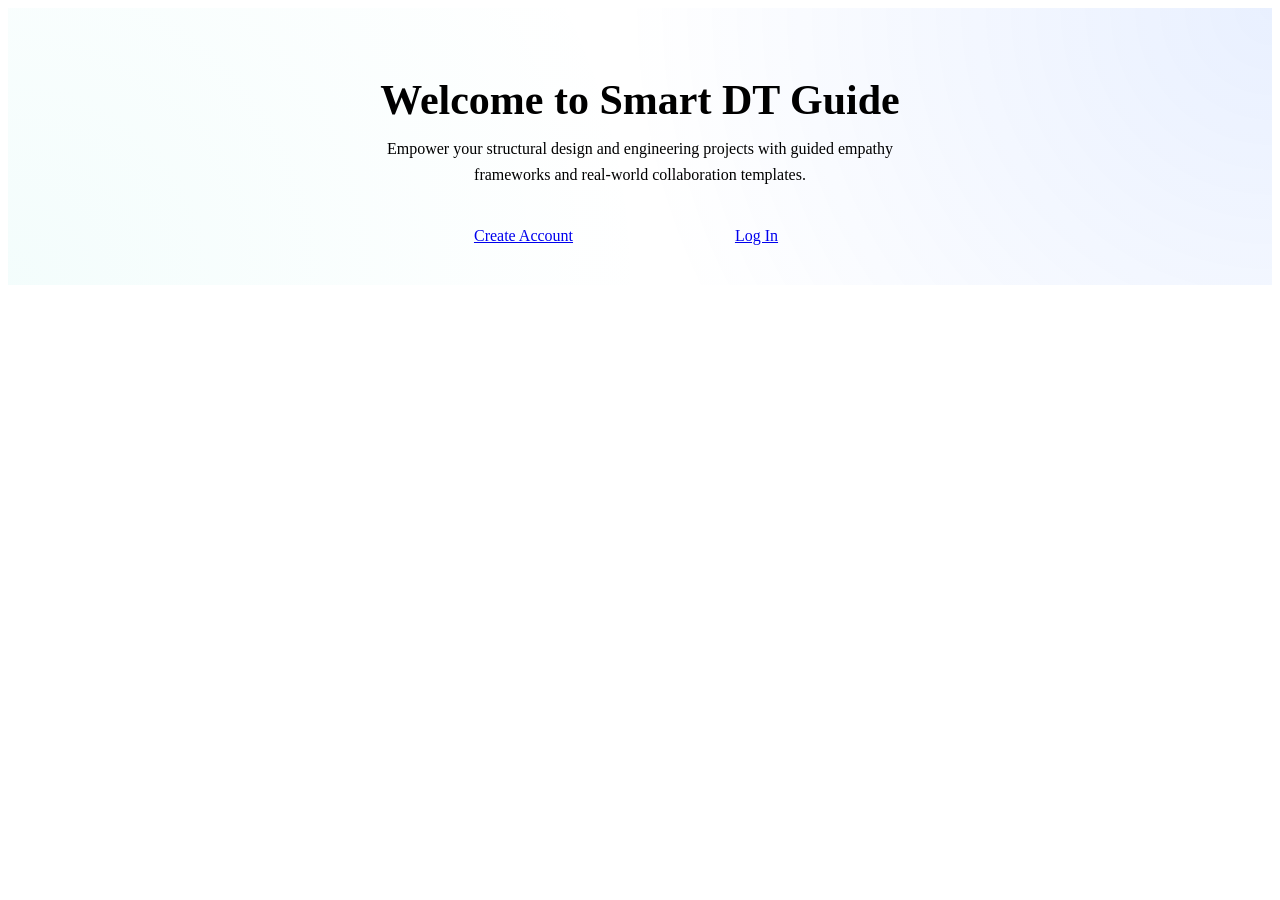
==== commit 902c9f18: "Update title and welcome message to English" ====
--- a/index.html
+++ b/index.html
@@ -3,7 +3,7 @@
 <head>
     <meta charset="UTF-8">
     <meta name="viewport" content="width=device-width, initial-scale=1.0">
-    <title>Selamat Datang | Smart DT Guide</title>
+    <title>Welcome | Smart DT Guide</title>
     <link href="https://fonts.googleapis.com/css2?family=Inter:wght@400;500;600&family=Poppins:wght@500;600;700&display=swap" rel="stylesheet">
     <link rel="stylesheet" href="style.css">
     <style>
@@ -41,7 +41,7 @@
         <img src="assets/image/welcome-hero.png" alt="CAMP21 Workshop Team" class="welcome-hero-image" onerror="this.style.display='none';">
 
         <div class="welcome-text">
-            <h1>Selamat Datang to <span>Smart DT Guide</span></h1>
+            <h1>Welcome to <span>Smart DT Guide</span></h1>
             <p>Empower your structural design and engineering projects with guided empathy frameworks and real-world collaboration templates.</p>
         </div>
 
@@ -51,4 +51,4 @@
         </div>
     </main>
 </body>
-</html>+</html>
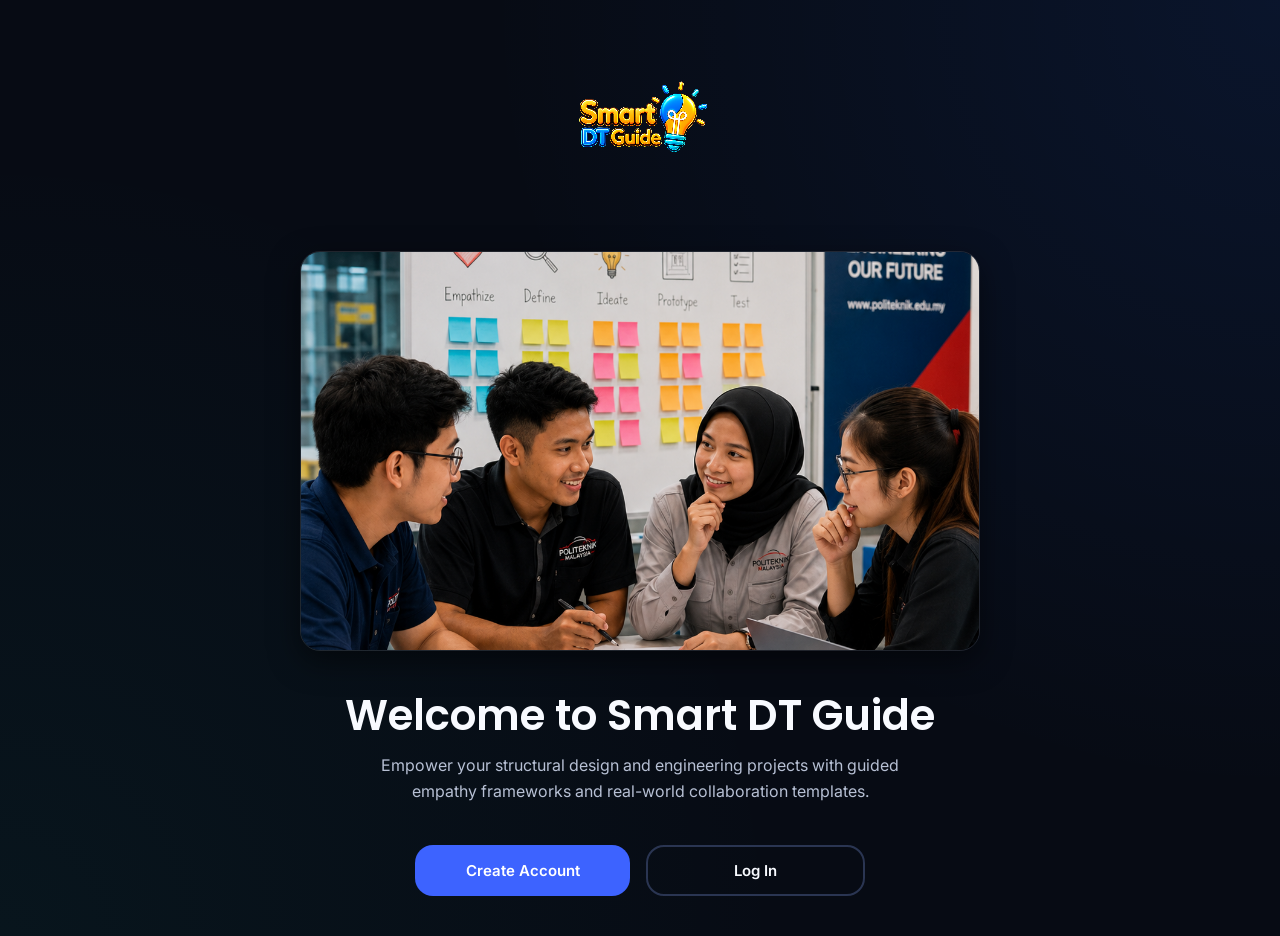
==== commit 1bd6ff97: "Add files via upload" ====
--- a/index.html
+++ b/index.html
@@ -5,7 +5,7 @@
     <meta name="viewport" content="width=device-width, initial-scale=1.0">
     <title>Welcome | Smart DT Guide</title>
     <link href="https://fonts.googleapis.com/css2?family=Inter:wght@400;500;600&family=Poppins:wght@500;600;700&display=swap" rel="stylesheet">
-    <link rel="stylesheet" href="style.css">
+    <link rel="stylesheet" href="css/style.css">
     <style>
         .welcome-container {
             flex: 1; display: flex; flex-direction: column; align-items: center; justify-content: center; 
@@ -46,7 +46,7 @@
         </div>
 
         <div class="action-buttons">
-            <a href="register.html" class="btn btn-primary">Create Account</a>
+            <a href="registration.html" class="btn btn-primary">Create Account</a>
             <a href="login.html" class="btn btn-outline">Log In</a>
         </div>
     </main>
--- a/css/style.css
+++ b/css/style.css
@@ -0,0 +1,144 @@
+/* =========================================================
+   SMART DT GUIDE: MASTER DESIGN SYSTEM (CAMP21 SPRINT)
+   ========================================================= */
+
+:root {
+    /* --- Global Base Colors --- */
+    --bg-main: #070B14;       /* Deep Midnight Navy - Main App Background */
+    --sidebar-bg: #121A2F;    /* Dark Indigo - Sidebar & Bottom Nav */
+    --card-bg: #101722;       /* Charcoal Navy - Phase Cards */
+    --border-light: #2A3552;  /* Indigo Grey - Soft Card Borders */
+    
+    /* --- Typography Colors --- */
+    --text-main: #F8FAFF;     /* Soft White - Main Text */
+    --text-muted: #B7C0D4;    /* Cool Grey - Secondary Text */
+    
+    /* --- UI States --- */
+    --locked-state: #566070;  /* Muted Grey - Disabled/Locked Templates */
+    
+    /* --- Phase Accent Colors (The Vibrant Core) --- */
+    --phase-empathy: #21D4C2; /* Phase 1: Vibrant Teal */
+    --phase-define: #6B4DFF;  /* Phase 2: Neon Violet */
+    --phase-ideate: #FF4FCB;  /* Phase 3: Hot Magenta */
+    --phase-prototype: #FFC83D; /* Phase 4: Vibrant Yellow */
+    --phase-test: #8DFF3F;    /* Phase 5: Fluorescent Green */
+    --phase-pitch: #3D63FF;   /* Final Pitch: Electric Blue */
+
+    /* --- Typography Families --- */
+    --font-primary: 'Poppins', sans-serif;
+    --font-secondary: 'Inter', sans-serif;
+    
+    /* --- Component Variables --- */
+    --radius-btn: 18px;
+    --radius-card: 20px;
+    --radius-input: 12px;
+    --transition: all 0.3s cubic-bezier(0.25, 0.8, 0.25, 1);
+    --shadow-md: 0 10px 30px rgba(0, 0, 0, 0.5);
+}
+
+/* =========================================================
+   GLOBAL RESETS & STRUCTURE
+   ========================================================= */
+* {
+    margin: 0;
+    padding: 0;
+    box-sizing: border-box;
+    -webkit-font-smoothing: antialiased;
+}
+
+body {
+    background-color: var(--bg-main);
+    color: var(--text-main);
+    font-family: var(--font-secondary);
+    min-height: 100vh;
+    display: flex;
+    flex-direction: column;
+}
+
+h1, h2, h3, h4, .brand-font {
+    font-family: var(--font-primary);
+    font-weight: 600;
+    line-height: 1.2;
+}
+
+a { 
+    text-decoration: none; 
+    color: inherit; 
+}
+
+/* =========================================================
+   GLOBAL BUTTON SYSTEM
+   ========================================================= */
+.btn {
+    display: inline-flex;
+    align-items: center;
+    justify-content: center;
+    padding: 14px 28px;
+    border-radius: var(--radius-btn);
+    font-size: 15px;
+    font-family: var(--font-secondary);
+    font-weight: 600;
+    cursor: pointer;
+    border: none;
+    transition: var(--transition);
+    text-align: center;
+}
+
+/* Default Primary Button (Uses Electric Blue) */
+.btn-primary { 
+    background-color: var(--phase-pitch); 
+    color: #FFF; 
+}
+.btn-primary:hover { 
+    background-color: #2b4acc; 
+    box-shadow: 0 4px 15px rgba(61, 99, 255, 0.4); 
+    transform: translateY(-2px); 
+}
+
+/* Transparent Outline Button */
+.btn-outline { 
+    background-color: transparent; 
+    color: var(--text-main); 
+    border: 2px solid var(--border-light); 
+}
+.btn-outline:hover { 
+    border-color: var(--text-main); 
+}
+
+/* =========================================================
+   FORM ELEMENTS (For Login / Register)
+   ========================================================= */
+.form-group { 
+    margin-bottom: 20px; 
+    text-align: left; 
+}
+
+.form-group label { 
+    display: block; 
+    font-size: 14px; 
+    font-weight: 500; 
+    margin-bottom: 8px; 
+    color: var(--text-main); 
+}
+
+.form-control {
+    width: 100%; 
+    padding: 14px 16px; 
+    border-radius: var(--radius-input);
+    background-color: var(--sidebar-bg); 
+    border: 1px solid var(--border-light); 
+    color: var(--text-main); 
+    font-family: var(--font-secondary); 
+    font-size: 15px;
+    transition: var(--transition);
+}
+
+.form-control::placeholder { 
+    color: var(--locked-state); 
+}
+
+.form-control:focus { 
+    outline: none; 
+    border-color: var(--phase-pitch); 
+    background-color: var(--card-bg); 
+}
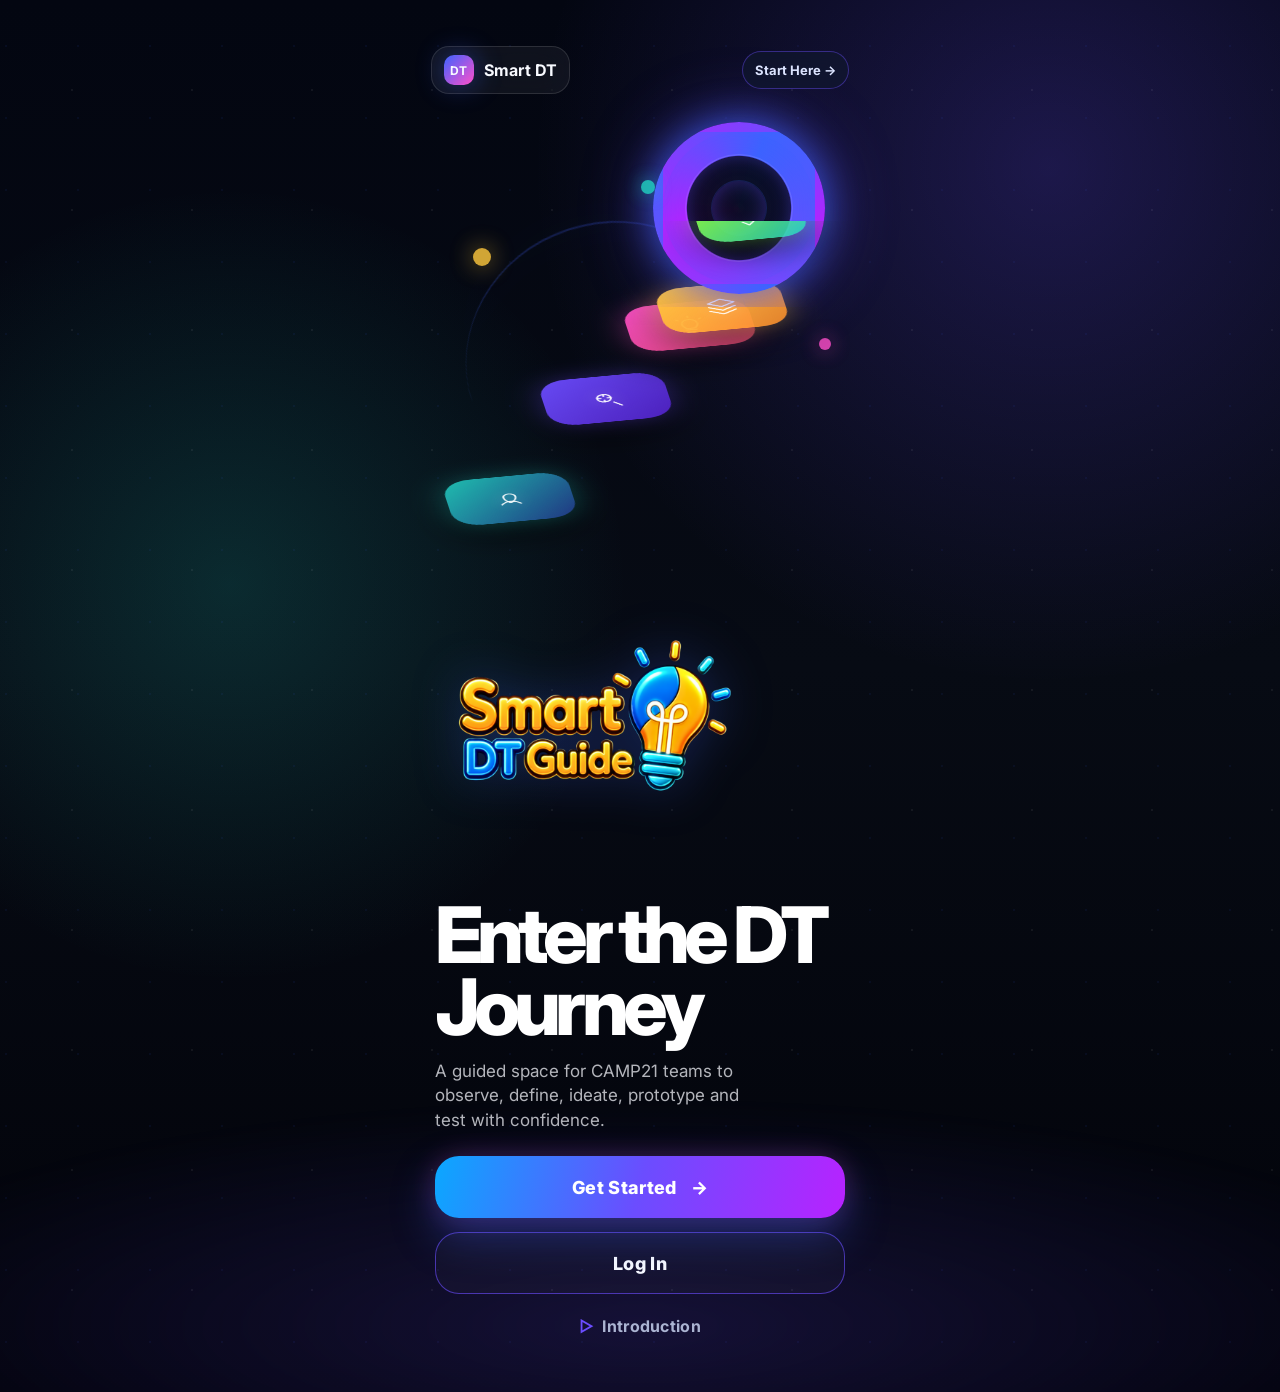
==== commit 4798d6ea: "Add files via upload" ====
--- a/index.html
+++ b/index.html
@@ -4,51 +4,432 @@
     <meta charset="UTF-8">
     <meta name="viewport" content="width=device-width, initial-scale=1.0">
     <title>Welcome | Smart DT Guide</title>
-    <link href="https://fonts.googleapis.com/css2?family=Inter:wght@400;500;600&family=Poppins:wght@500;600;700&display=swap" rel="stylesheet">
+    <link href="https://fonts.googleapis.com/css2?family=Inter:wght@400;500;600;700;800&display=swap" rel="stylesheet">
     <link rel="stylesheet" href="css/style.css">
     <style>
-        .welcome-container {
-            flex: 1; display: flex; flex-direction: column; align-items: center; justify-content: center; 
-            padding: 40px 24px; text-align: center;
-            background: radial-gradient(circle at top right, rgba(37, 108, 255, 0.1), transparent 50%),
-                        radial-gradient(circle at bottom left, rgba(25, 211, 197, 0.05), transparent 50%);
-        }
-        .welcome-logo img { max-width: 220px; height: auto; margin-bottom: 32px; }
-        .welcome-hero-image {
-            width: 100%; max-width: 680px; height: 320px; object-fit: cover; object-position: center 30%; 
-            margin-bottom: 40px; border-radius: var(--radius-card); box-shadow: var(--shadow-md); 
-            border: 1px solid rgba(255,255,255,0.1);
-        }
-        .welcome-text h1 { font-size: 36px; margin-bottom: 12px; }
-        .welcome-text h1 span { color: var(--amber-yellow); }
-        .welcome-text p { color: var(--text-muted); font-size: 16px; max-width: 540px; margin: 0 auto 40px auto; line-height: 1.6; }
-        .action-buttons { display: flex; gap: 16px; width: 100%; max-width: 400px; flex-direction: column; }
-        
-        @media (min-width: 576px) {
-            .action-buttons { flex-direction: row; max-width: 450px; }
-            .action-buttons .btn { flex: 1; }
-            .welcome-text h1 { font-size: 42px; }
-            .welcome-hero-image { height: 400px; }
+        :root {
+            --welcome-bg: #050816;
+            --welcome-card: rgba(16, 23, 34, 0.72);
+            --electric-blue: #3D63FF;
+            --neon-violet: #6B4DFF;
+            --hot-magenta: #FF4FCB;
+            --vibrant-teal: #21D4C2;
+            --vibrant-yellow: #FFC83D;
+            --fluoro-green: #8DFF3F;
+        }
+
+        body {
+            min-height: 100vh;
+            overflow-x: hidden;
+            background:
+                radial-gradient(circle at 82% 12%, rgba(107,77,255,.24), transparent 32%),
+                radial-gradient(circle at 18% 42%, rgba(33,212,194,.16), transparent 30%),
+                linear-gradient(180deg, #030611 0%, #070B14 48%, #02030A 100%);
+        }
+
+        .welcome-stage {
+            position: relative;
+            min-height: 100vh;
+            width: 100%;
+            display: flex;
+            justify-content: center;
+            overflow: hidden;
+            padding: 18px 18px 26px;
+            isolation: isolate;
+        }
+
+        .welcome-stage::before {
+            content: "";
+            position: absolute;
+            inset: 0;
+            background-image:
+                radial-gradient(circle, rgba(255,255,255,.22) 1px, transparent 1px),
+                radial-gradient(circle, rgba(61,99,255,.24) 1px, transparent 1px);
+            background-size: 120px 120px, 72px 72px;
+            background-position: 12px 30px, 42px 82px;
+            opacity: .28;
+            animation: drift 18s linear infinite;
+            z-index: -3;
+        }
+
+        .welcome-stage::after {
+            content: "";
+            position: absolute;
+            inset: auto -20% -12% -20%;
+            height: 52vh;
+            background: radial-gradient(ellipse at center, rgba(107,77,255,.18), transparent 68%);
+            filter: blur(8px);
+            z-index: -2;
+        }
+
+        @keyframes drift {
+            from { transform: translate3d(0,0,0); }
+            to { transform: translate3d(-70px, 70px, 0); }
+        }
+
+        .phone-canvas {
+            position: relative;
+            width: min(100%, 430px);
+            min-height: calc(100vh - 44px);
+            display: flex;
+            flex-direction: column;
+            justify-content: space-between;
+            padding: 28px 6px 0;
+        }
+
+        .top-actions {
+            position: relative;
+            z-index: 5;
+            display: flex;
+            align-items: center;
+            justify-content: space-between;
+            min-height: 44px;
+        }
+
+        .mini-brand {
+            display: inline-flex;
+            align-items: center;
+            gap: 10px;
+            padding: 8px 12px;
+            border: 1px solid rgba(255,255,255,.12);
+            background: rgba(255,255,255,.05);
+            backdrop-filter: blur(16px);
+            border-radius: 18px;
+            color: #F8FAFF;
+            font-weight: 700;
+            letter-spacing: .01em;
+        }
+
+        .mini-brand-mark {
+            display: grid;
+            place-items: center;
+            width: 30px;
+            height: 30px;
+            border-radius: 10px;
+            background: linear-gradient(135deg, var(--electric-blue), var(--hot-magenta));
+            box-shadow: 0 0 28px rgba(61,99,255,.45);
+            font-size: 12px;
+        }
+
+        .intro-pill {
+            display: inline-flex;
+            align-items: center;
+            gap: 8px;
+            color: #DCE4FF;
+            font-size: 13px;
+            font-weight: 700;
+            padding: 10px 12px;
+            border: 1px solid rgba(107,77,255,.42);
+            border-radius: 999px;
+            background: rgba(18,26,47,.54);
+            backdrop-filter: blur(12px);
+        }
+
+        .portal-world {
+            position: relative;
+            height: 52vh;
+            min-height: 390px;
+            margin-top: 4px;
+            transform-style: preserve-3d;
+        }
+
+        .portal {
+            position: absolute;
+            top: 24px;
+            right: 24px;
+            width: 172px;
+            height: 172px;
+            border-radius: 50%;
+            border: 10px solid transparent;
+            background:
+                radial-gradient(circle at center, rgba(5,8,22,.92) 0 48%, transparent 49%),
+                conic-gradient(from 20deg, #3D63FF, #6B4DFF, #B025FF, #3D63FF);
+            box-shadow:
+                0 0 38px rgba(61,99,255,.72),
+                0 0 72px rgba(107,77,255,.45),
+                inset 0 0 34px rgba(61,99,255,.22);
+            animation: portalPulse 2.8s ease-in-out infinite;
+        }
+
+        .portal::before,
+        .portal::after {
+            content: "";
+            position: absolute;
+            inset: 22px;
+            border: 1px solid rgba(255,255,255,.12);
+            border-radius: 50%;
+            box-shadow: inset 0 0 18px rgba(107,77,255,.35);
+        }
+
+        .portal::after {
+            inset: 48px;
+            border-color: rgba(61,99,255,.20);
+        }
+
+        @keyframes portalPulse {
+            0%, 100% { transform: scale(1); filter: saturate(1); }
+            50% { transform: scale(1.035); filter: saturate(1.35); }
+        }
+
+        .path-line {
+            position: absolute;
+            left: 34px;
+            right: 94px;
+            top: 124px;
+            height: 270px;
+            border-top: 2px solid rgba(61,99,255,.36);
+            border-radius: 50% 50% 0 0;
+            transform: rotate(-18deg);
+            filter: drop-shadow(0 0 12px rgba(61,99,255,.28));
+            opacity: .65;
+        }
+
+        .dt-tile {
+            position: absolute;
+            display: grid;
+            place-items: center;
+            width: 126px;
+            height: 86px;
+            border-radius: 28px;
+            box-shadow: 0 30px 50px rgba(0,0,0,.42), inset 0 1px 0 rgba(255,255,255,.25);
+            transform: rotateX(58deg) rotateZ(-10deg);
+            animation: floatTile 4.5s ease-in-out infinite;
+        }
+
+        .dt-tile svg {
+            width: 42px;
+            height: 42px;
+            stroke: rgba(255,255,255,.92);
+            fill: none;
+            stroke-width: 2.2;
+            stroke-linecap: round;
+            stroke-linejoin: round;
+            filter: drop-shadow(0 0 10px rgba(255,255,255,.25));
+        }
+
+        @keyframes floatTile {
+            0%, 100% { translate: 0 0; }
+            50% { translate: 0 -9px; }
+        }
+
+        .tile-empathise {
+            left: 16px;
+            bottom: 24px;
+            background: linear-gradient(135deg, rgba(33,212,194,.88), rgba(61,99,255,.46));
+            box-shadow: 0 0 34px rgba(33,212,194,.30), 0 30px 50px rgba(0,0,0,.46);
+            animation-delay: .05s;
+        }
+
+        .tile-define {
+            left: 112px;
+            bottom: 124px;
+            background: linear-gradient(135deg, rgba(107,77,255,.95), rgba(85,34,210,.88));
+            box-shadow: 0 0 34px rgba(107,77,255,.34), 0 30px 50px rgba(0,0,0,.46);
+            animation-delay: .5s;
+        }
+
+        .tile-ideate {
+            right: 96px;
+            bottom: 198px;
+            background: linear-gradient(135deg, rgba(255,79,203,.95), rgba(255,79,120,.86));
+            box-shadow: 0 0 34px rgba(255,79,203,.36), 0 30px 50px rgba(0,0,0,.46);
+            animation-delay: .9s;
+        }
+
+        .tile-prototype {
+            right: 64px;
+            top: 166px;
+            background: linear-gradient(135deg, rgba(255,200,61,.98), rgba(255,143,42,.88));
+            box-shadow: 0 0 34px rgba(255,200,61,.38), 0 30px 50px rgba(0,0,0,.46);
+            animation-delay: 1.3s;
+        }
+
+        .tile-test {
+            right: 44px;
+            top: 88px;
+            width: 108px;
+            height: 70px;
+            background: linear-gradient(135deg, rgba(141,255,63,.95), rgba(33,212,194,.86));
+            box-shadow: 0 0 34px rgba(141,255,63,.32), 0 30px 50px rgba(0,0,0,.46);
+            animation-delay: 1.7s;
+        }
+
+        .orb {
+            position: absolute;
+            border-radius: 50%;
+            filter: blur(.1px);
+            opacity: .82;
+            animation: orbDrift 7s ease-in-out infinite alternate;
+        }
+
+        .orb-one { width: 18px; height: 18px; background: var(--vibrant-yellow); left: 42px; top: 150px; box-shadow: 0 0 24px rgba(255,200,61,.75); }
+        .orb-two { width: 12px; height: 12px; background: var(--hot-magenta); right: 18px; top: 240px; box-shadow: 0 0 20px rgba(255,79,203,.7); animation-delay: 1.4s; }
+        .orb-three { width: 14px; height: 14px; background: var(--vibrant-teal); left: 210px; top: 82px; box-shadow: 0 0 18px rgba(33,212,194,.7); animation-delay: .9s; }
+
+        @keyframes orbDrift {
+            from { transform: translate3d(0,0,0); }
+            to { transform: translate3d(14px,-18px,0); }
+        }
+
+        .welcome-copy {
+            position: relative;
+            z-index: 10;
+            padding: 0 4px 0;
+        }
+
+        .brand-lockup {
+            display: flex;
+            align-items: center;
+            justify-content: flex-start;
+            margin-bottom: 18px;
+        }
+
+        .brand-lockup img {
+            width: min(78%, 315px);
+            height: auto;
+            object-fit: contain;
+            filter: drop-shadow(0 0 24px rgba(61,99,255,.25));
+        }
+
+        .welcome-title {
+            font-family: 'Inter', sans-serif;
+            font-size: clamp(54px, 16vw, 78px);
+            line-height: .92;
+            letter-spacing: -0.075em;
+            font-weight: 800;
+            color: #fff;
+            margin-bottom: 16px;
+        }
+
+        .welcome-subtitle {
+            color: rgba(248,250,255,.72);
+            font-size: 17px;
+            line-height: 1.45;
+            margin-bottom: 24px;
+            max-width: 330px;
+        }
+
+        .cta-stack {
+            display: grid;
+            gap: 14px;
+            padding-bottom: 22px;
+        }
+
+        .welcome-btn {
+            min-height: 62px;
+            border-radius: 24px;
+            display: flex;
+            align-items: center;
+            justify-content: center;
+            gap: 14px;
+            font-weight: 800;
+            letter-spacing: .02em;
+            font-size: 18px;
+            transition: transform .25s ease, box-shadow .25s ease, border-color .25s ease;
+        }
+
+        .welcome-btn:hover { transform: translateY(-2px); }
+
+        .btn-glow {
+            color: #fff;
+            background: linear-gradient(105deg, #0AA8FF, var(--neon-violet), #B822FF);
+            box-shadow: 0 18px 44px rgba(61,99,255,.35), 0 0 28px rgba(255,79,203,.20);
+            position: relative;
+            overflow: hidden;
+        }
+
+        .btn-glow::before {
+            content: "";
+            position: absolute;
+            inset: 0;
+            background: linear-gradient(90deg, transparent, rgba(255,255,255,.22), transparent);
+            transform: translateX(-110%);
+            animation: sheen 3.2s ease-in-out infinite;
+        }
+
+        @keyframes sheen {
+            0%, 42% { transform: translateX(-110%); }
+            72%, 100% { transform: translateX(110%); }
+        }
+
+        .btn-line {
+            border: 1px solid rgba(107,77,255,.62);
+            background: rgba(255,255,255,.025);
+            color: #F8FAFF;
+        }
+
+        .link-intro {
+            justify-self: center;
+            color: rgba(184,194,224,.92);
+            font-weight: 700;
+            letter-spacing: .02em;
+            padding: 8px 12px;
+        }
+
+        .link-intro span {
+            color: var(--neon-violet);
+            margin-right: 8px;
+        }
+
+        @media (max-height: 760px) {
+            .portal-world { min-height: 330px; height: 45vh; }
+            .welcome-title { font-size: 54px; }
+            .brand-lockup img { width: 240px; }
+            .dt-tile { transform: scale(.86) rotateX(58deg) rotateZ(-10deg); }
+            .portal { transform: scale(.86); transform-origin: top right; }
+            .tile-test { top: 84px; }
         }
     </style>
 </head>
 <body>
-    <main class="welcome-container">
-        <div class="welcome-logo">
-            <img src="assets/brand/logo-full.png" alt="Smart DT Guide" onerror="this.style.display='none';">
-        </div>
-
-        <img src="assets/image/welcome-hero.png" alt="CAMP21 Workshop Team" class="welcome-hero-image" onerror="this.style.display='none';">
-
-        <div class="welcome-text">
-            <h1>Welcome to <span>Smart DT Guide</span></h1>
-            <p>Empower your structural design and engineering projects with guided empathy frameworks and real-world collaboration templates.</p>
-        </div>
-
-        <div class="action-buttons">
-            <a href="registration.html" class="btn btn-primary">Create Account</a>
-            <a href="login.html" class="btn btn-outline">Log In</a>
-        </div>
+    <main class="welcome-stage">
+        <section class="phone-canvas" aria-label="Smart DT Guide welcome screen">
+            <header class="top-actions">
+                <div class="mini-brand" aria-label="Smart DT Guide">
+                    <span class="mini-brand-mark">DT</span>
+                    <span>Smart DT</span>
+                </div>
+                <a class="intro-pill" href="intro-dt.html">Start Here →</a>
+            </header>
+
+            <section class="portal-world" aria-hidden="true">
+                <div class="path-line"></div>
+                <div class="portal"></div>
+                <div class="orb orb-one"></div>
+                <div class="orb orb-two"></div>
+                <div class="orb orb-three"></div>
+
+                <div class="dt-tile tile-empathise">
+                    <svg viewBox="0 0 48 48"><path d="M17 20c0-4 3-7 7-7s7 3 7 7c0 7-7 12-7 12s-7-5-7-12Z"/><path d="M13 35c3-4 7-6 11-6s8 2 11 6"/></svg>
+                </div>
+                <div class="dt-tile tile-define">
+                    <svg viewBox="0 0 48 48"><circle cx="22" cy="22" r="8"/><path d="M32 32l8 8"/><path d="M22 14v4M22 26v4M14 22h4M26 22h4"/></svg>
+                </div>
+                <div class="dt-tile tile-ideate">
+                    <svg viewBox="0 0 48 48"><path d="M18 34h12"/><path d="M20 39h8"/><path d="M15 22c0-6 4-10 9-10s9 4 9 10c0 4-2 6-4 9H19c-2-3-4-5-4-9Z"/><path d="M24 5v3M38 11l-2 2M10 11l2 2"/></svg>
+                </div>
+                <div class="dt-tile tile-prototype">
+                    <svg viewBox="0 0 48 48"><path d="M24 7l15 8-15 8-15-8 15-8Z"/><path d="M9 23l15 8 15-8"/><path d="M9 31l15 8 15-8"/></svg>
+                </div>
+                <div class="dt-tile tile-test">
+                    <svg viewBox="0 0 48 48"><path d="M14 25l7 7 14-17"/></svg>
+                </div>
+            </section>
+
+            <section class="welcome-copy">
+                <div class="brand-lockup">
+                    <img src="assets/brand/logo-full.png" alt="Smart DT Guide" onerror="this.style.display='none';">
+                </div>
+                <h1 class="welcome-title">Enter the DT Journey</h1>
+                <p class="welcome-subtitle">A guided space for CAMP21 teams to observe, define, ideate, prototype and test with confidence.</p>
+
+                <div class="cta-stack">
+                    <a href="registration.html" class="welcome-btn btn-glow">Get Started <span>→</span></a>
+                    <a href="login.html" class="welcome-btn btn-line">Log In</a>
+                    <a href="intro-dt.html" class="link-intro"><span>▷</span>Introduction</a>
+                </div>
+            </section>
+        </section>
     </main>
 </body>
 </html>
